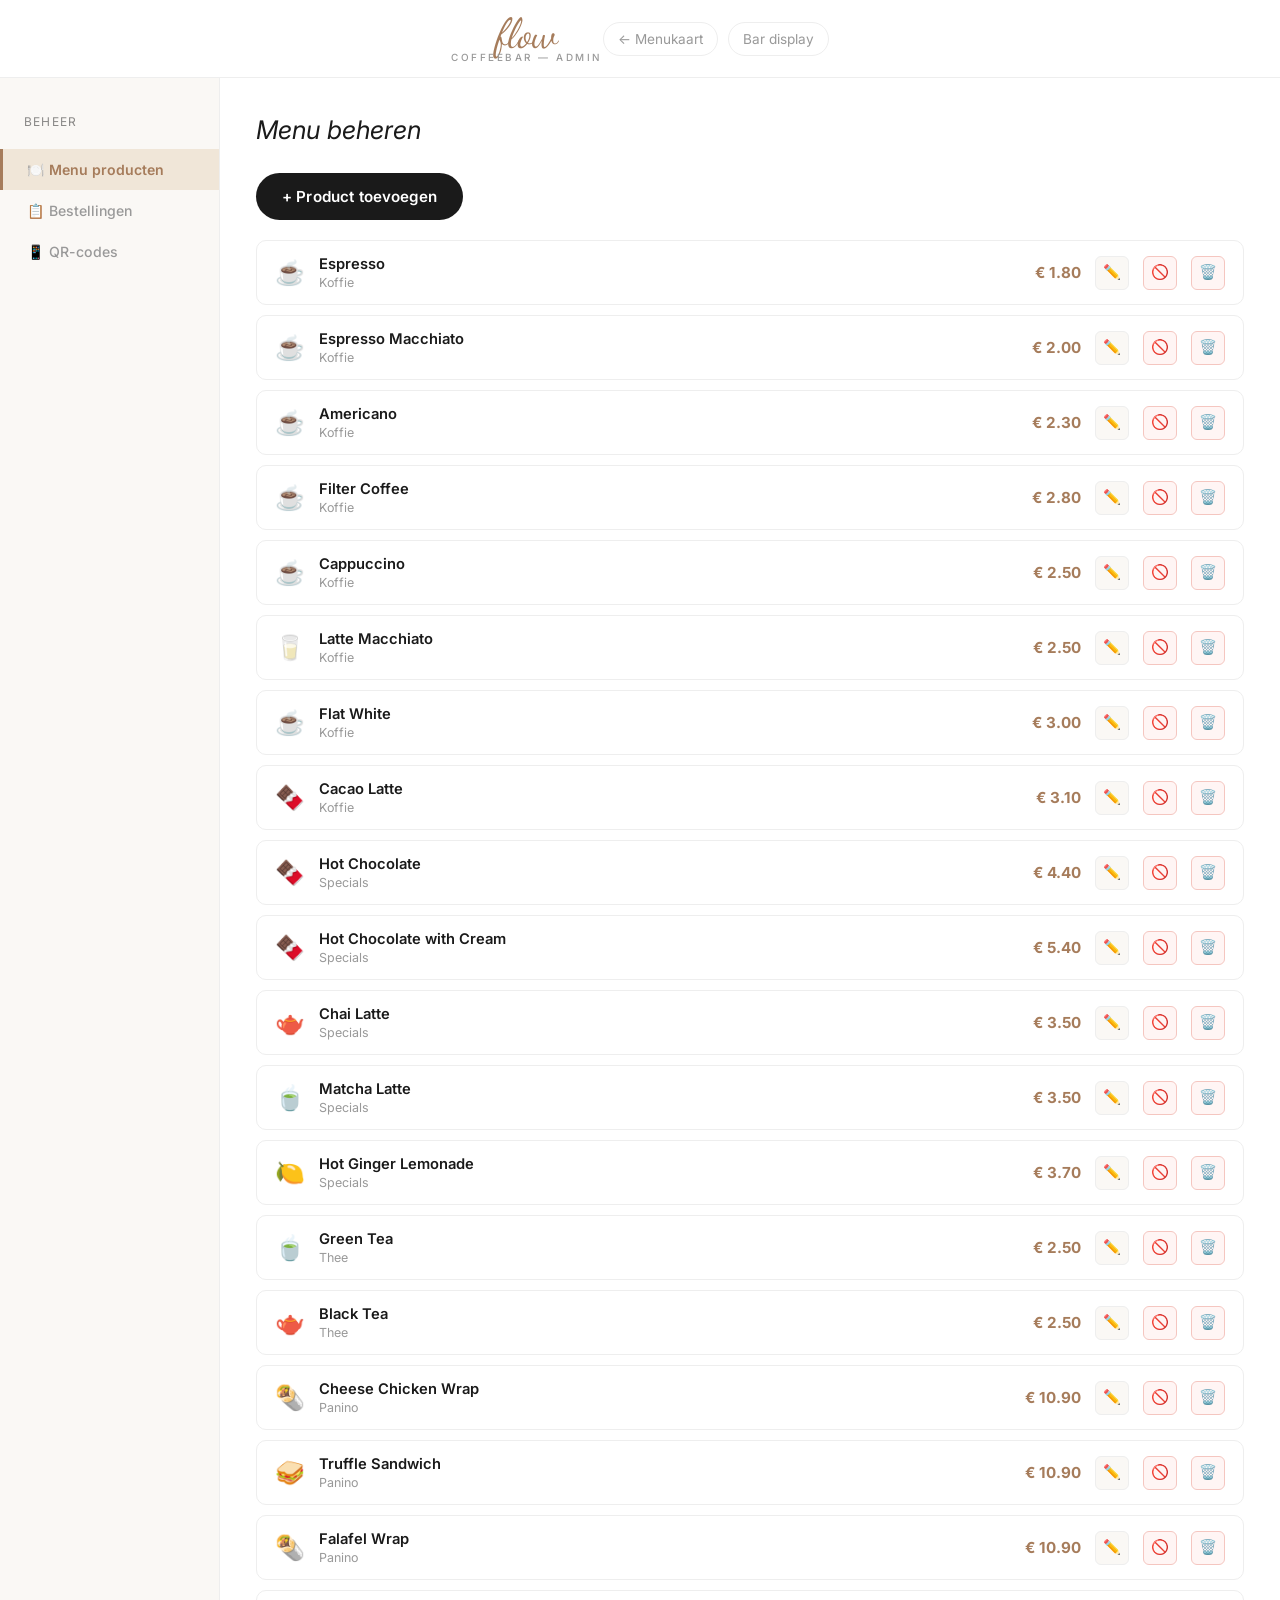
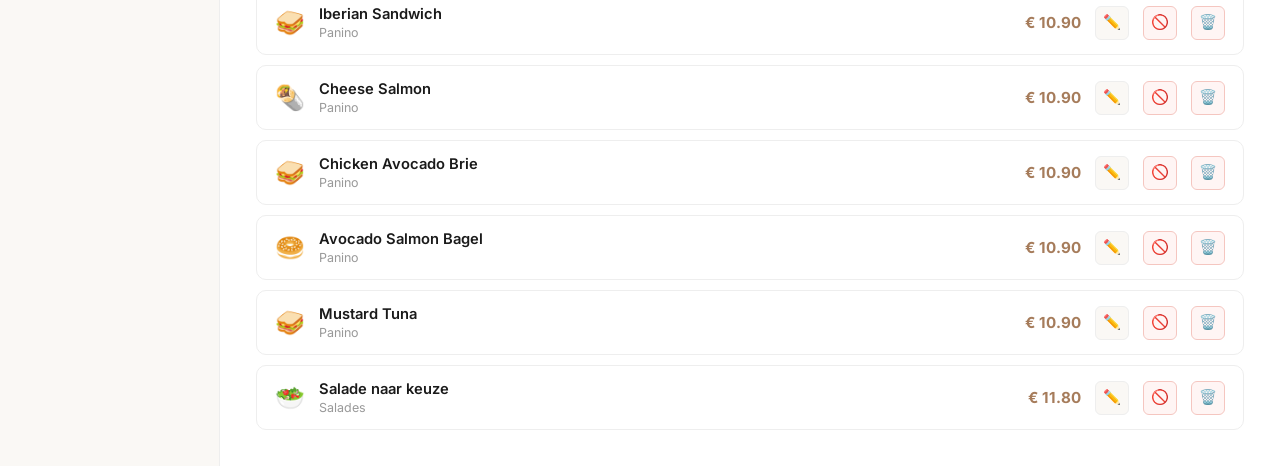
==== admin.html @ 357ab78b "Initial commit — Flow Coffeebar app" ====
<!DOCTYPE html>
<html lang="nl">
<head>
  <meta charset="UTF-8">
  <meta name="viewport" content="width=device-width, initial-scale=1.0">
  <title>Flow Coffeebar — Admin</title>
  <link rel="stylesheet" href="style.css">
</head>
<body>

  <header class="header">
    <div class="header-logo">
      <div>
        <div class="script">flow</div>
        <div class="subtitle">Coffeebar — Admin</div>
      </div>
    </div>
    <div style="display:flex;gap:10px">
      <a href="index.html" style="color:var(--text-light);font-size:0.85rem;text-decoration:none;padding:8px 14px;border-radius:20px;border:1px solid var(--border)">
        ← Menukaart
      </a>
      <a href="kitchen.html" style="color:var(--text-light);font-size:0.85rem;text-decoration:none;padding:8px 14px;border-radius:20px;border:1px solid var(--border)">
        Bar display
      </a>
    </div>
  </header>

  <div class="admin-layout">
    <!-- SIDEBAR -->
    <aside class="admin-sidebar">
      <div style="padding:12px 24px 20px;opacity:0.5;font-size:0.75rem;text-transform:uppercase;letter-spacing:0.1em">Beheer</div>
      <button class="admin-nav-item active" data-section="products">🍽️ Menu producten</button>
      <button class="admin-nav-item" data-section="orders">📋 Bestellingen</button>
      <button class="admin-nav-item" data-section="qr">📱 QR-codes</button>
    </aside>

    <!-- CONTENT -->
    <main class="admin-content" id="admin-main"></main>
  </div>

  <script src="app.js"></script>
</body>
</html>
---- style.css ----
@import url('https://fonts.googleapis.com/css2?family=Dancing+Script:wght@600;700&family=Playfair+Display:ital,wght@0,400;0,600;1,400&family=Inter:wght@300;400;500;600&display=swap');

:root {
  --bg: #ffffff;
  --bg-soft: #faf8f5;
  --bg-card: #ffffff;
  --primary: #a67c5b;
  --primary-dark: #8a6347;
  --accent: #c9a882;
  --accent-light: #f0e6d8;
  --text: #1a1a1a;
  --text-mid: #555555;
  --text-light: #999999;
  --border: #eeeeee;
  --white: #ffffff;
  --success: #5a9068;
  --danger: #c0614a;
  --shadow-sm: 0 1px 4px rgba(0,0,0,0.06);
  --shadow: 0 4px 20px rgba(0,0,0,0.08);
  --shadow-lg: 0 8px 40px rgba(0,0,0,0.12);
  --radius: 20px;
  --radius-sm: 10px;
  --radius-xs: 6px;
}

* { margin: 0; padding: 0; box-sizing: border-box; }

body {
  font-family: 'Inter', sans-serif;
  background: var(--bg);
  color: var(--text);
  min-height: 100vh;
  -webkit-font-smoothing: antialiased;
}

/* ─── TYPOGRAPHY ─── */
h1, h2, h3 { font-family: 'Playfair Display', serif; font-weight: 400; }
.script { font-family: 'Dancing Script', cursive; }

/* ─── HEADER ─── */
.header {
  background: var(--white);
  border-bottom: 1px solid var(--border);
  padding: 0 28px;
  height: 78px;
  display: flex;
  align-items: center;
  justify-content: center;
  position: sticky;
  top: 0;
  z-index: 100;
}

.header-logo {
  display: flex;
  flex-direction: column;
  line-height: 1;
  align-items: center;
  text-align: center;
}

.header-logo .script {
  font-size: 2.6rem;
  color: var(--primary);
  letter-spacing: -0.5px;
}

.header-logo .subtitle {
  font-size: 0.62rem;
  letter-spacing: 0.25em;
  text-transform: uppercase;
  color: var(--text-light);
  font-weight: 500;
  margin-top: -2px;
}

.table-badge {
  background: var(--accent-light);
  color: var(--primary);
  padding: 7px 16px;
  border-radius: 30px;
  font-size: 0.82rem;
  font-weight: 600;
  letter-spacing: 0.02em;
  position: absolute;
  right: 24px;
}

/* ─── NAV TABS ─── */
.nav-tabs {
  display: flex;
  gap: 0;
  padding: 0 20px;
  background: var(--white);
  border-bottom: 1px solid var(--border);
  overflow-x: auto;
  scrollbar-width: none;
  justify-content: center;
}
.nav-tabs::-webkit-scrollbar { display: none; }

.nav-tab {
  padding: 16px 20px;
  border: none;
  background: transparent;
  color: var(--text-light);
  font-family: 'Inter', sans-serif;
  font-size: 0.88rem;
  font-weight: 500;
  cursor: pointer;
  white-space: nowrap;
  transition: all 0.2s;
  border-bottom: 2px solid transparent;
  margin-bottom: -1px;
  letter-spacing: 0.01em;
}

.nav-tab:hover { color: var(--text); }

.nav-tab.active {
  color: var(--primary);
  border-bottom-color: var(--primary);
  font-weight: 600;
}

/* ─── MENU SECTION ─── */
.menu-section {
  padding: 32px 24px 120px;
  max-width: 900px;
  margin: 0 auto;
}

.section-title {
  font-size: 1.6rem;
  color: var(--text);
  margin-bottom: 6px;
  font-style: italic;
}

.section-subtitle {
  font-size: 0.85rem;
  color: var(--text-light);
  margin-bottom: 24px;
}

/* ─── MENU GRID ─── */
.menu-grid {
  display: grid;
  grid-template-columns: repeat(auto-fill, minmax(180px, 1fr));
  gap: 20px;
}

.menu-item {
  background: var(--bg-card);
  border-radius: var(--radius);
  cursor: pointer;
  transition: all 0.25s ease;
  text-align: left;
  position: relative;
  overflow: hidden;
  box-shadow: var(--shadow-sm);
  border: 1px solid var(--border);
}

.menu-item:hover {
  box-shadow: var(--shadow);
  transform: translateY(-3px);
}

.menu-item-img-wrap {
  width: 100%;
  aspect-ratio: 4/3;
  overflow: hidden;
  background: var(--bg-soft);
}

.menu-item-img {
  width: 100%;
  height: 100%;
  object-fit: cover;
  display: block;
  transition: transform 0.4s ease;
}

.menu-item:hover .menu-item-img {
  transform: scale(1.04);
}

.menu-item-emoji-fallback {
  width: 100%;
  aspect-ratio: 4/3;
  display: flex;
  align-items: center;
  justify-content: center;
  font-size: 2.8rem;
  background: var(--accent-light);
}

.menu-item-body {
  padding: 14px 14px 12px;
}

.menu-item-name {
  font-size: 0.92rem;
  font-weight: 600;
  color: var(--text);
  margin-bottom: 3px;
  line-height: 1.3;
}

.menu-item-desc {
  font-size: 0.75rem;
  color: var(--text-light);
  margin-bottom: 10px;
  line-height: 1.4;
}

.menu-item-footer {
  display: flex;
  align-items: center;
  justify-content: space-between;
}

.menu-item-price {
  font-size: 0.95rem;
  font-weight: 700;
  color: var(--primary);
}

.menu-item-add {
  width: 30px;
  height: 30px;
  border-radius: 50%;
  background: var(--primary);
  color: var(--white);
  border: none;
  font-size: 1.2rem;
  cursor: pointer;
  display: flex;
  align-items: center;
  justify-content: center;
  transition: background 0.2s, transform 0.15s;
  flex-shrink: 0;
}

.menu-item-add:hover { background: var(--primary-dark); }
.menu-item-add:active { transform: scale(0.9); }

/* ─── CART FAB ─── */
.cart-fab {
  position: fixed;
  bottom: 24px;
  left: 50%;
  transform: translateX(-50%);
  background: var(--text);
  color: var(--white);
  border: none;
  border-radius: 40px;
  padding: 16px 28px;
  font-size: 0.95rem;
  font-weight: 600;
  cursor: pointer;
  box-shadow: var(--shadow-lg);
  display: flex;
  align-items: center;
  gap: 12px;
  transition: all 0.25s ease;
  font-family: 'Inter', sans-serif;
  z-index: 200;
  min-width: 220px;
  justify-content: space-between;
  letter-spacing: 0.01em;
}

.cart-fab:hover { background: #2d2d2d; box-shadow: var(--shadow-lg); }
.cart-fab.hidden { display: none; }

.cart-fab-left { display: flex; align-items: center; gap: 10px; }

.cart-count {
  background: var(--primary);
  color: var(--white);
  border-radius: 12px;
  padding: 2px 9px;
  font-size: 0.82rem;
  font-weight: 700;
}

#cart-total-fab {
  font-weight: 700;
  color: var(--accent);
}

/* ─── MODAL ─── */
.modal-overlay {
  position: fixed;
  inset: 0;
  background: rgba(0,0,0,0.35);
  backdrop-filter: blur(6px);
  z-index: 300;
  display: flex;
  align-items: flex-end;
  justify-content: center;
  opacity: 0;
  pointer-events: none;
  transition: opacity 0.3s;
}

.modal-overlay.open {
  opacity: 1;
  pointer-events: all;
}

.modal {
  background: var(--white);
  border-radius: 28px 28px 0 0;
  width: 100%;
  max-width: 560px;
  max-height: 85vh;
  overflow-y: auto;
  padding: 28px 24px 32px;
  transform: translateY(100%);
  transition: transform 0.35s cubic-bezier(0.32, 0.72, 0, 1);
}

.modal-overlay.open .modal { transform: translateY(0); }

/* drag handle */
.modal::before {
  content: '';
  display: block;
  width: 40px;
  height: 4px;
  background: var(--border);
  border-radius: 2px;
  margin: 0 auto 24px;
}

.modal-header {
  display: flex;
  align-items: center;
  justify-content: space-between;
  margin-bottom: 20px;
}

.modal-title {
  font-size: 1.4rem;
  font-style: italic;
}

.modal-close {
  width: 34px;
  height: 34px;
  border-radius: 50%;
  border: none;
  background: var(--bg-soft);
  color: var(--text-mid);
  font-size: 1rem;
  cursor: pointer;
  display: flex;
  align-items: center;
  justify-content: center;
  transition: background 0.2s;
}
.modal-close:hover { background: var(--border); }

/* ─── CART ITEMS ─── */
.cart-item {
  display: flex;
  align-items: center;
  gap: 14px;
  padding: 14px 0;
  border-bottom: 1px solid var(--border);
}

.cart-item-thumb {
  width: 52px;
  height: 52px;
  border-radius: 12px;
  object-fit: cover;
  background: var(--accent-light);
  flex-shrink: 0;
  display: flex;
  align-items: center;
  justify-content: center;
  font-size: 1.5rem;
  overflow: hidden;
}

.cart-item-thumb img {
  width: 100%;
  height: 100%;
  object-fit: cover;
}

.cart-item-info { flex: 1; }

.cart-item-name {
  font-weight: 600;
  font-size: 0.92rem;
  color: var(--text);
}

.cart-item-price {
  color: var(--text-light);
  font-size: 0.82rem;
  margin-top: 2px;
}

.qty-control {
  display: flex;
  align-items: center;
  gap: 10px;
  background: var(--bg-soft);
  border-radius: 30px;
  padding: 4px 6px;
}

.qty-btn {
  width: 30px;
  height: 30px;
  border-radius: 50%;
  border: none;
  background: var(--white);
  color: var(--text);
  font-size: 1.1rem;
  cursor: pointer;
  display: flex;
  align-items: center;
  justify-content: center;
  box-shadow: var(--shadow-sm);
  transition: background 0.15s;
}
.qty-btn:hover { background: var(--accent-light); }

.qty-num {
  font-weight: 700;
  min-width: 18px;
  text-align: center;
  font-size: 0.95rem;
}

/* ─── ORDER NOTE ─── */
.order-note { margin-top: 20px; }

.order-note label {
  display: block;
  font-size: 0.82rem;
  font-weight: 600;
  color: var(--text-mid);
  margin-bottom: 8px;
  text-transform: uppercase;
  letter-spacing: 0.06em;
}

.order-note textarea {
  width: 100%;
  border: 1.5px solid var(--border);
  border-radius: var(--radius-sm);
  padding: 12px 14px;
  font-family: 'Inter', sans-serif;
  font-size: 0.9rem;
  color: var(--text);
  background: var(--bg-soft);
  resize: none;
  outline: none;
  transition: border-color 0.2s;
}
.order-note textarea:focus { border-color: var(--primary); }

/* ─── BUTTONS ─── */
.btn {
  padding: 14px 26px;
  border-radius: 40px;
  border: none;
  font-family: 'Inter', sans-serif;
  font-size: 0.95rem;
  font-weight: 600;
  cursor: pointer;
  transition: all 0.2s;
  display: inline-flex;
  align-items: center;
  gap: 8px;
  letter-spacing: 0.01em;
}

.btn-primary { background: var(--text); color: var(--white); }
.btn-primary:hover { background: #2d2d2d; }
.btn-outline { background: transparent; color: var(--primary); border: 2px solid var(--primary); }
.btn-outline:hover { background: var(--accent-light); }
.btn-full { width: 100%; justify-content: center; }

.cart-total {
  display: flex;
  justify-content: space-between;
  align-items: center;
  padding: 18px 0 14px;
  font-weight: 700;
  font-size: 1.05rem;
}

.cart-total span:last-child { color: var(--primary); }

/* ─── SUCCESS STATE ─── */
.order-success { text-align: center; padding: 48px 20px; }
.order-success .big-emoji { font-size: 4rem; margin-bottom: 20px; display: block; }
.order-success h2 { margin-bottom: 10px; font-size: 1.6rem; font-style: italic; }
.order-success p { color: var(--text-light); font-size: 0.95rem; }

/* ─── KITCHEN DISPLAY ─── */
.kitchen-header {
  background: var(--text);
  color: var(--white);
  padding: 20px 28px;
  display: flex;
  align-items: center;
  justify-content: space-between;
}

.kitchen-header .script { font-size: 1.8rem; color: var(--accent); }

.kitchen-grid {
  display: grid;
  grid-template-columns: repeat(auto-fill, minmax(290px, 1fr));
  gap: 20px;
  padding: 28px;
}

.order-card {
  background: var(--white);
  border: 1.5px solid var(--border);
  border-radius: var(--radius);
  padding: 22px;
  box-shadow: var(--shadow-sm);
}

.order-card.new {
  border-color: var(--primary);
  box-shadow: 0 0 0 4px rgba(166, 124, 91, 0.15);
  animation: pulse 2s infinite;
}

.order-card.ready { border-color: var(--success); opacity: 0.65; }

@keyframes pulse {
  0%, 100% { box-shadow: 0 0 0 4px rgba(166, 124, 91, 0.15); }
  50% { box-shadow: 0 0 0 8px rgba(166, 124, 91, 0.06); }
}

.order-card-header {
  display: flex;
  justify-content: space-between;
  align-items: center;
  margin-bottom: 14px;
}

.order-table { font-size: 1.15rem; font-weight: 700; }
.order-time { font-size: 0.78rem; color: var(--text-light); }

.order-items-list { list-style: none; margin-bottom: 12px; }
.order-items-list li {
  display: flex;
  justify-content: space-between;
  padding: 5px 0;
  font-size: 0.9rem;
  border-bottom: 1px solid var(--border);
  color: var(--text-mid);
}

.order-note-text {
  font-size: 0.82rem;
  color: var(--text-light);
  font-style: italic;
  margin-bottom: 14px;
  padding: 8px 10px;
  background: var(--bg-soft);
  border-radius: var(--radius-xs);
}

.status-badge {
  display: inline-block;
  padding: 4px 12px;
  border-radius: 20px;
  font-size: 0.78rem;
  font-weight: 600;
  letter-spacing: 0.02em;
}

.status-new { background: #f5e8dc; color: #a67c5b; }
.status-making { background: #fff8e1; color: #8a6e00; }
.status-ready { background: #e8f5ec; color: #5a9068; }

.order-actions { display: flex; gap: 8px; margin-top: 14px; flex-wrap: wrap; }

.btn-sm { padding: 8px 16px; font-size: 0.82rem; border-radius: 20px; }
.btn-success { background: var(--success); color: var(--white); border: none; }
.btn-warning { background: #f5c842; color: #3d2b1f; border: none; }

.empty-state { text-align: center; padding: 80px 20px; color: var(--text-light); }
.empty-state .big-emoji { font-size: 3.5rem; margin-bottom: 16px; display: block; }
.empty-state p { font-size: 1rem; }

/* ─── ADMIN ─── */
.admin-layout {
  display: grid;
  grid-template-columns: 220px 1fr;
  min-height: calc(100vh - 68px);
}

.admin-sidebar {
  background: var(--bg-soft);
  border-right: 1px solid var(--border);
  padding: 24px 0;
}

.admin-nav-item {
  display: block;
  padding: 12px 24px;
  color: var(--text-light);
  cursor: pointer;
  font-size: 0.88rem;
  font-weight: 500;
  transition: all 0.2s;
  border: none;
  background: none;
  width: 100%;
  text-align: left;
  font-family: 'Inter', sans-serif;
  border-left: 3px solid transparent;
}

.admin-nav-item:hover { color: var(--text); background: var(--border); }
.admin-nav-item.active { color: var(--primary); border-left-color: var(--primary); background: var(--accent-light); font-weight: 600; }

.admin-content { padding: 36px; overflow-y: auto; }
.admin-section-title { font-size: 1.6rem; margin-bottom: 28px; font-style: italic; }

.product-list { display: flex; flex-direction: column; gap: 10px; }

.product-row {
  background: var(--white);
  border: 1px solid var(--border);
  border-radius: var(--radius-sm);
  padding: 14px 18px;
  display: flex;
  align-items: center;
  gap: 14px;
  transition: box-shadow 0.2s;
}
.product-row:hover { box-shadow: var(--shadow-sm); }

.product-row-emoji { font-size: 1.5rem; flex-shrink: 0; }
.product-row-info { flex: 1; min-width: 0; }
.product-row-name { font-weight: 600; font-size: 0.92rem; white-space: nowrap; overflow: hidden; text-overflow: ellipsis; }
.product-row-cat { font-size: 0.78rem; color: var(--text-light); margin-top: 2px; }
.product-row-price { font-weight: 700; color: var(--primary); font-size: 0.95rem; flex-shrink: 0; }

.btn-icon {
  width: 34px;
  height: 34px;
  border-radius: var(--radius-xs);
  border: 1px solid var(--border);
  background: var(--bg-soft);
  cursor: pointer;
  display: flex;
  align-items: center;
  justify-content: center;
  font-size: 0.9rem;
  transition: all 0.2s;
  flex-shrink: 0;
}
.btn-icon:hover { background: var(--border); }
.btn-icon.danger { color: var(--danger); border-color: #f5c6c0; background: #fff5f4; }
.btn-icon.danger:hover { background: #ffe8e5; }

/* ─── FORM ─── */
.form-card {
  background: var(--white);
  border: 1px solid var(--border);
  border-radius: var(--radius);
  padding: 28px 28px 24px;
  max-width: 480px;
  box-shadow: var(--shadow-sm);
}

.form-group { margin-bottom: 18px; }

.form-group label {
  display: block;
  font-size: 0.78rem;
  font-weight: 600;
  color: var(--text-mid);
  margin-bottom: 7px;
  text-transform: uppercase;
  letter-spacing: 0.06em;
}

.form-group input,
.form-group select,
.form-group textarea {
  width: 100%;
  border: 1.5px solid var(--border);
  border-radius: var(--radius-sm);
  padding: 11px 14px;
  font-family: 'Inter', sans-serif;
  font-size: 0.92rem;
  color: var(--text);
  background: var(--bg-soft);
  outline: none;
  transition: border-color 0.2s, background 0.2s;
}

.form-group input:focus,
.form-group select:focus,
.form-group textarea:focus {
  border-color: var(--primary);
  background: var(--white);
}

.form-row { display: grid; grid-template-columns: 1fr 1fr; gap: 16px; }

/* ─── LIVE INDICATOR ─── */
.live-dot {
  width: 8px;
  height: 8px;
  border-radius: 50%;
  background: var(--success);
  display: inline-block;
  animation: blink 1.5s infinite;
}

@keyframes blink {
  0%, 100% { opacity: 1; }
  50% { opacity: 0.3; }
}

/* ─── RESPONSIVE ─── */
@media (max-width: 640px) {
  .header { padding: 0 16px; height: 60px; }
  .header-logo .script { font-size: 1.7rem; }

  .nav-tabs { padding: 0 12px; }
  .nav-tab { padding: 14px 14px; font-size: 0.83rem; }

  .menu-section { padding: 20px 16px 120px; }
  .menu-grid { grid-template-columns: repeat(2, 1fr); gap: 14px; }

  .cart-fab {
    bottom: 16px;
    left: 16px;
    right: 16px;
    transform: none;
    min-width: unset;
    width: calc(100% - 32px);
    border-radius: 18px;
    padding: 16px 20px;
  }

  .modal { max-height: 92vh; padding: 0 20px 32px; border-radius: 24px 24px 0 0; }
  .modal::before { margin: 16px auto 20px; }

  .qty-btn { width: 34px; height: 34px; }

  .admin-layout { grid-template-columns: 1fr; }
  .admin-sidebar {
    display: flex;
    overflow-x: auto;
    padding: 0;
    border-right: none;
    border-bottom: 1px solid var(--border);
    scrollbar-width: none;
  }
  .admin-sidebar::-webkit-scrollbar { display: none; }
  .admin-nav-item { white-space: nowrap; padding: 14px 18px; border-left: none; border-bottom: 3px solid transparent; }
  .admin-nav-item.active { border-left: none; border-bottom-color: var(--primary); }
  .admin-content { padding: 20px 16px; }
  .form-row { grid-template-columns: 1fr; }
  .form-card { padding: 20px 16px; max-width: 100%; }
  .product-row { flex-wrap: wrap; padding: 12px 14px; }

  .kitchen-grid { grid-template-columns: 1fr; padding: 16px; gap: 14px; }
}

@media (hover: none) {
  .menu-item:hover { transform: none; box-shadow: var(--shadow-sm); }
  .menu-item:hover .menu-item-img { transform: none; }
  .cart-fab:hover { background: var(--text); }
}
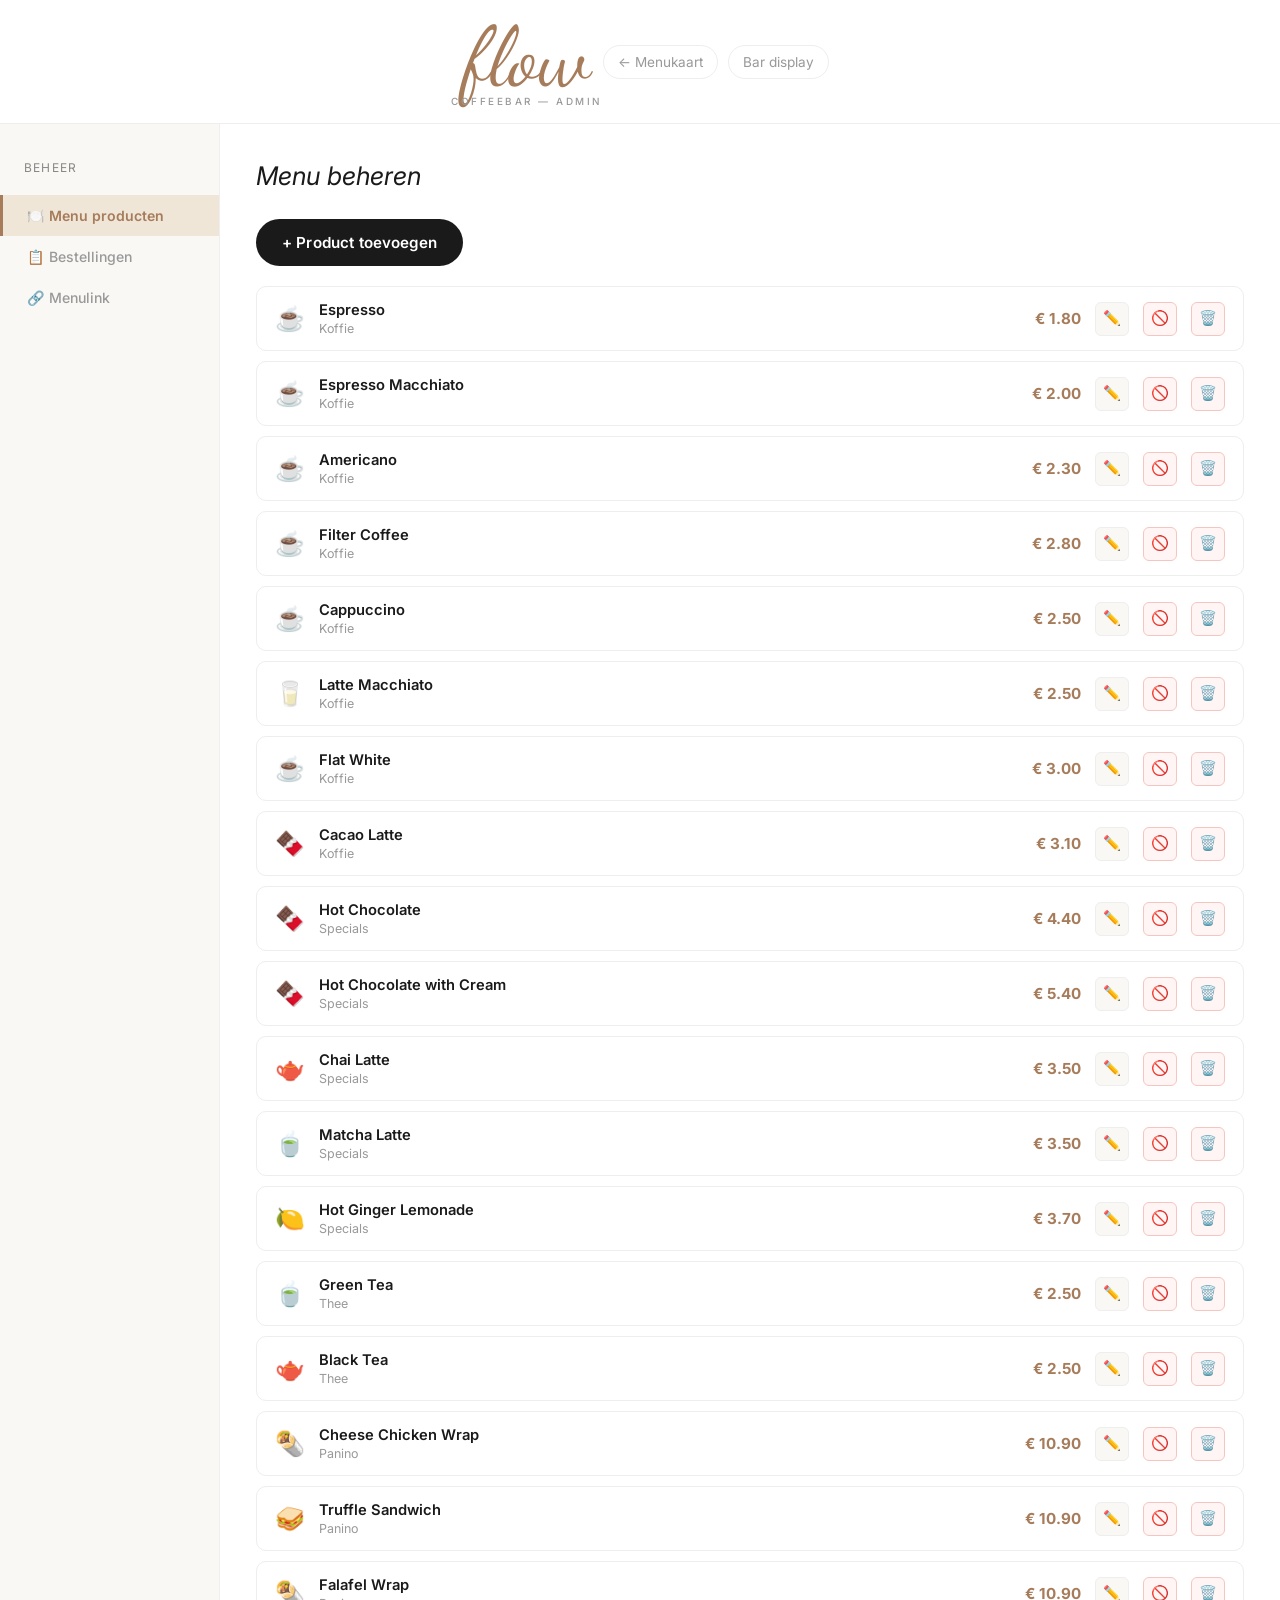
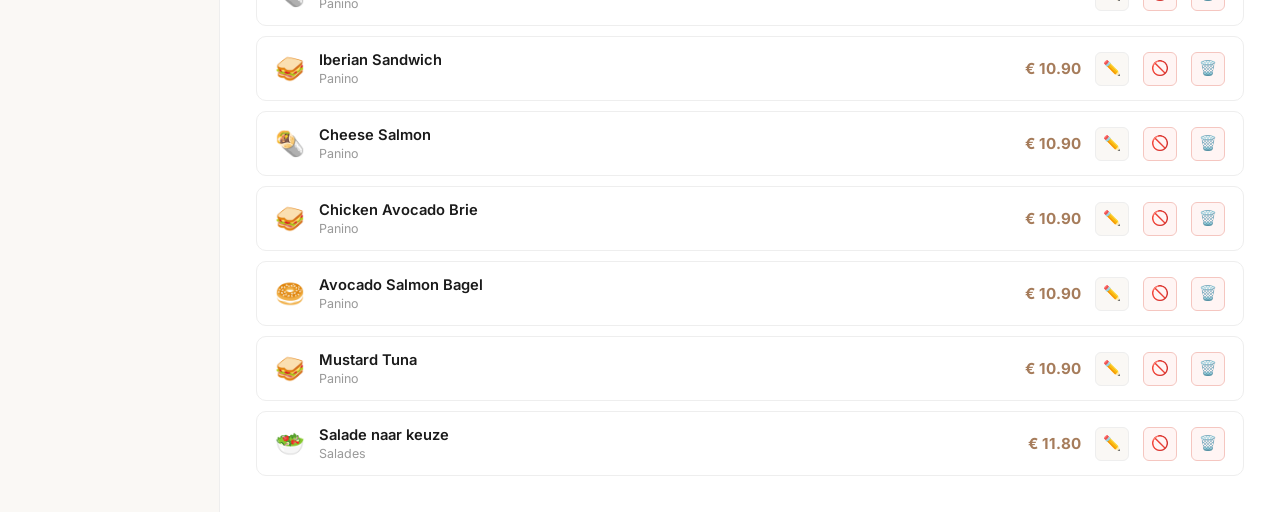
==== commit a5cb3c02: "Verwijder tafel-logica volledig" ====
--- a/admin.html
+++ b/admin.html
@@ -31,7 +31,7 @@
       <div style="padding:12px 24px 20px;opacity:0.5;font-size:0.75rem;text-transform:uppercase;letter-spacing:0.1em">Beheer</div>
       <button class="admin-nav-item active" data-section="products">🍽️ Menu producten</button>
       <button class="admin-nav-item" data-section="orders">📋 Bestellingen</button>
-      <button class="admin-nav-item" data-section="qr">📱 QR-codes</button>
+      <button class="admin-nav-item" data-section="qr">🔗 Menulink</button>
     </aside>
 
     <!-- CONTENT -->
--- a/style.css
+++ b/style.css
@@ -41,8 +41,8 @@
 .header {
   background: var(--white);
   border-bottom: 1px solid var(--border);
-  padding: 0 28px;
-  height: 78px;
+  padding: 16px 28px;
+  height: auto;
   display: flex;
   align-items: center;
   justify-content: center;
@@ -60,7 +60,7 @@
 }
 
 .header-logo .script {
-  font-size: 2.6rem;
+  font-size: 5.2rem;
   color: var(--primary);
   letter-spacing: -0.5px;
 }
@@ -120,6 +120,35 @@
 .nav-tab.active {
   color: var(--primary);
   border-bottom-color: var(--primary);
+  font-weight: 600;
+}
+
+/* ─── HERO TEXT ─── */
+.hero-text {
+  text-align: center;
+  padding: 28px 24px 8px;
+  max-width: 600px;
+  margin: 0 auto;
+  width: 100%;
+}
+
+.hero-quote {
+  font-family: 'Playfair Display', serif;
+  font-style: italic;
+  font-size: 1rem;
+  color: var(--text-mid);
+  line-height: 1.7;
+  margin-bottom: 10px;
+}
+
+.hero-sub {
+  font-size: 0.88rem;
+  color: var(--text-light);
+  line-height: 1.5;
+}
+
+.hero-sub strong {
+  color: var(--primary);
   font-weight: 600;
 }
 
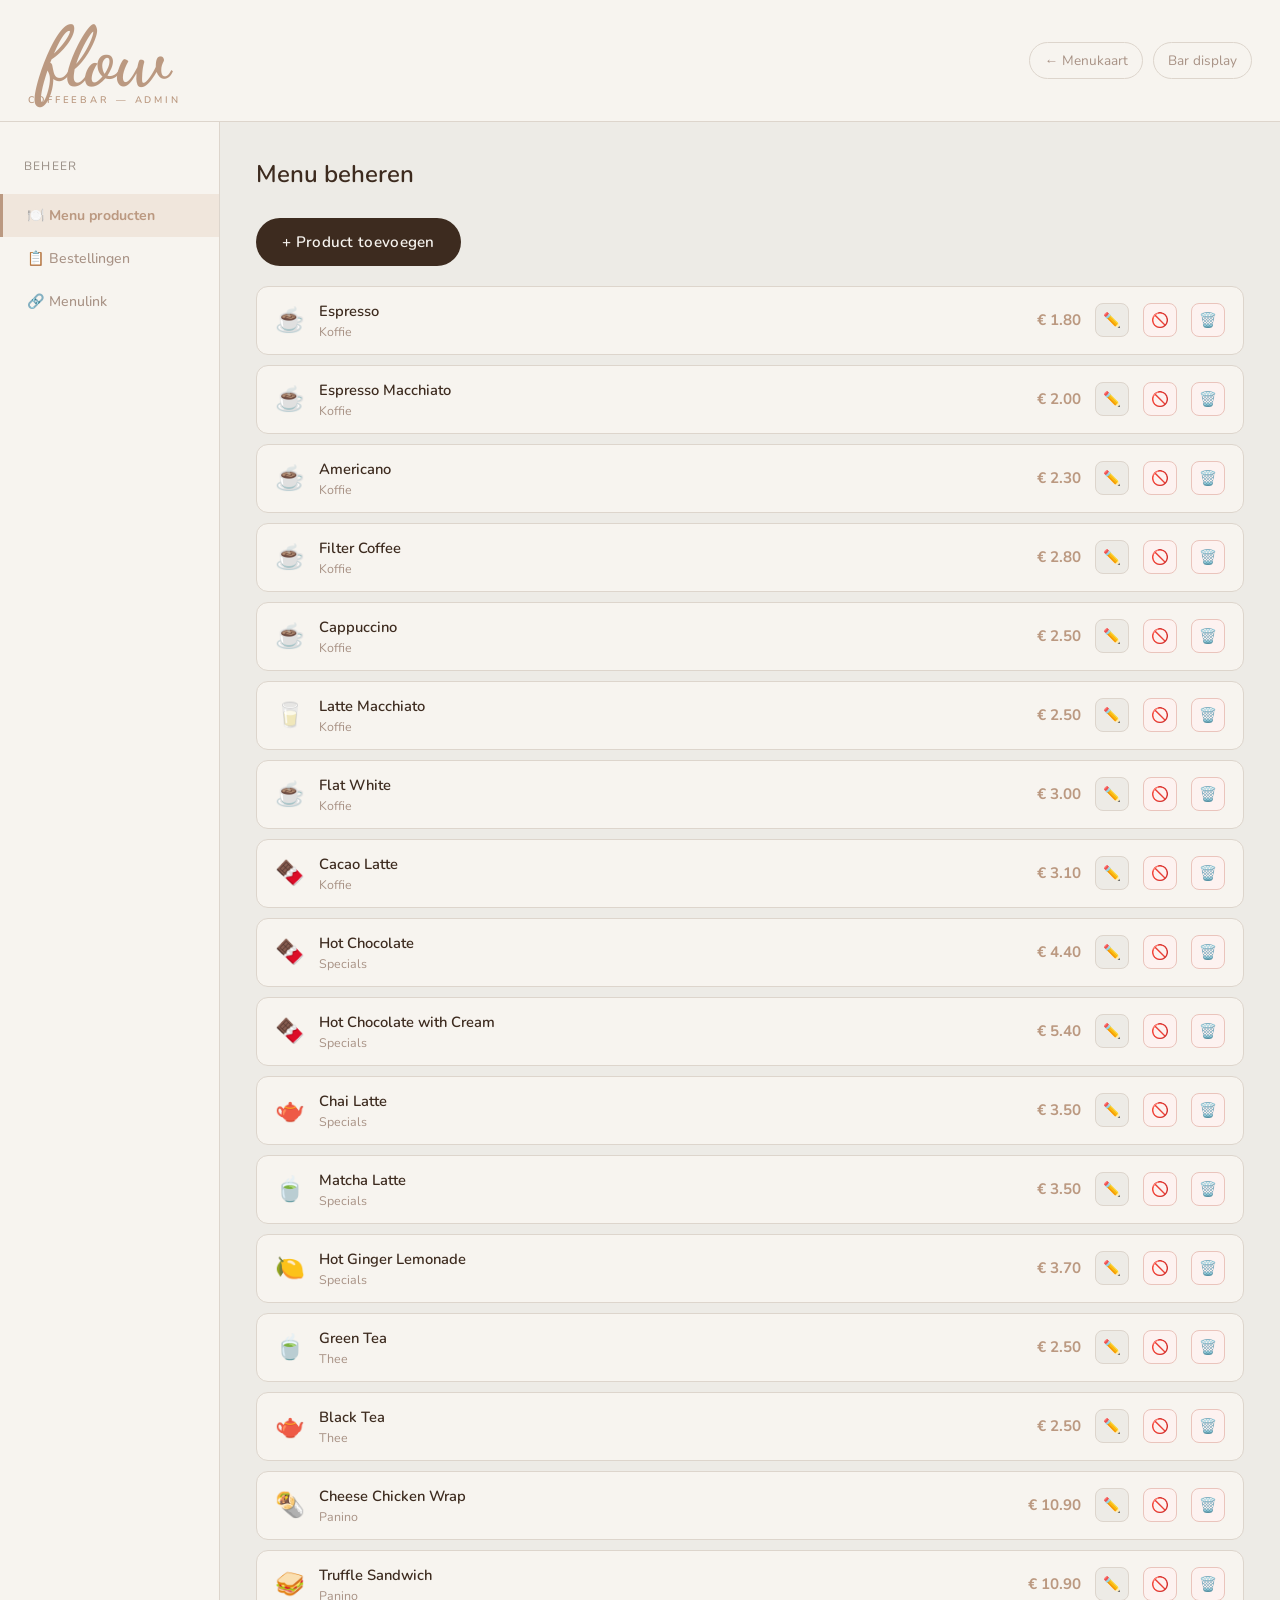
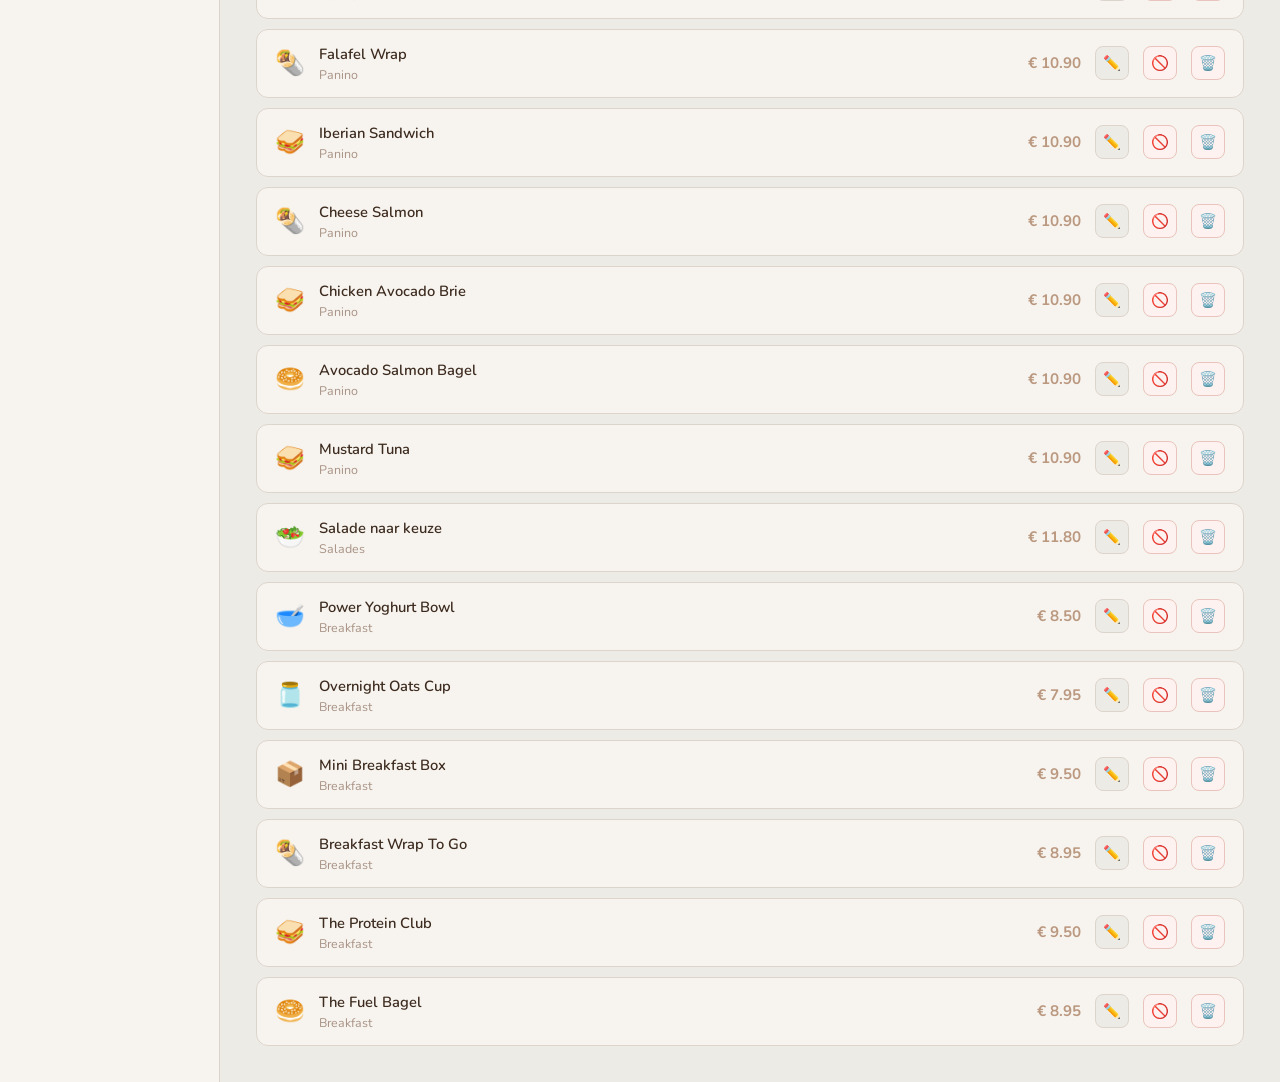
==== commit b01482f4: "Apply Flow Coffeebar brand identity to UI - Restyle with official color palette: Almond bg, BB9981 c" ====
--- a/admin.html
+++ b/admin.html
@@ -38,6 +38,6 @@
     <main class="admin-content" id="admin-main"></main>
   </div>
 
-  <script src="app.js"></script>
+  <script src="app2.js"></script>
 </body>
 </html>
--- a/style.css
+++ b/style.css
@@ -1,32 +1,38 @@
-@import url('https://fonts.googleapis.com/css2?family=Dancing+Script:wght@600;700&family=Playfair+Display:ital,wght@0,400;0,600;1,400&family=Inter:wght@300;400;500;600&display=swap');
+@import url('https://fonts.googleapis.com/css2?family=Dancing+Script:wght@600;700&family=Garet:wght@400;500;600;700&family=Nunito:wght@300;400;500;600;700&display=swap');
 
 :root {
-  --bg: #ffffff;
-  --bg-soft: #faf8f5;
-  --bg-card: #ffffff;
-  --primary: #a67c5b;
-  --primary-dark: #8a6347;
-  --accent: #c9a882;
-  --accent-light: #f0e6d8;
-  --text: #1a1a1a;
-  --text-mid: #555555;
-  --text-light: #999999;
-  --border: #eeeeee;
-  --white: #ffffff;
-  --success: #5a9068;
-  --danger: #c0614a;
-  --shadow-sm: 0 1px 4px rgba(0,0,0,0.06);
-  --shadow: 0 4px 20px rgba(0,0,0,0.08);
-  --shadow-lg: 0 8px 40px rgba(0,0,0,0.12);
-  --radius: 20px;
-  --radius-sm: 10px;
-  --radius-xs: 6px;
+  /* Kleuren */
+  --bg:           #EDEBE6;
+  --bg-soft:      #F7F4EF;
+  --bg-card:      #FAF8F5;
+  --primary:      #BB9981;
+  --primary-dark: #9E7E64;
+  --accent:       #B8973E;
+  --accent-light: #F0E6DC;
+  --taupe:        #C4A8A0;
+  --text:         #3D2B1F;
+  --text-mid:     #7A6558;
+  --text-light:   #A89285;
+  --border:       #DDD5CC;
+  --white:        #FAF8F5;
+  --success:      #6A9070;
+  --danger:       #B85C4A;
+
+  /* Shadows (warm) */
+  --shadow-sm: 0 1px 4px rgba(61,43,31,0.07);
+  --shadow:    0 4px 20px rgba(61,43,31,0.10);
+  --shadow-lg: 0 8px 40px rgba(61,43,31,0.14);
+
+  /* Radius */
+  --radius:    20px;
+  --radius-sm: 12px;
+  --radius-xs: 8px;
 }
 
 * { margin: 0; padding: 0; box-sizing: border-box; }
 
 body {
-  font-family: 'Inter', sans-serif;
+  font-family: 'Garet', 'Nunito', sans-serif;
   background: var(--bg);
   color: var(--text);
   min-height: 100vh;
@@ -34,29 +40,40 @@
 }
 
 /* ─── TYPOGRAPHY ─── */
-h1, h2, h3 { font-family: 'Playfair Display', serif; font-weight: 400; }
-.script { font-family: 'Dancing Script', cursive; }
+h1, h2, h3 {
+  font-family: 'Garet', 'Nunito', sans-serif;
+  font-weight: 600;
+  letter-spacing: 0.01em;
+}
+
+.script {
+  font-family: 'Dancing Script', cursive;
+  font-weight: 700;
+}
 
 /* ─── HEADER ─── */
 .header {
-  background: var(--white);
+  background: var(--bg-soft);
   border-bottom: 1px solid var(--border);
   padding: 16px 28px;
   height: auto;
   display: flex;
   align-items: center;
-  justify-content: center;
+  justify-content: space-between;
   position: sticky;
   top: 0;
   z-index: 100;
 }
 
+.header-spacer { flex: 1; }
+
 .header-logo {
   display: flex;
   flex-direction: column;
   line-height: 1;
   align-items: center;
   text-align: center;
+  flex: 0 0 auto;
 }
 
 .header-logo .script {
@@ -66,24 +83,13 @@
 }
 
 .header-logo .subtitle {
-  font-size: 0.62rem;
-  letter-spacing: 0.25em;
+  font-size: 0.60rem;
+  letter-spacing: 0.30em;
   text-transform: uppercase;
-  color: var(--text-light);
-  font-weight: 500;
-  margin-top: -2px;
-}
-
-.table-badge {
-  background: var(--accent-light);
   color: var(--primary);
-  padding: 7px 16px;
-  border-radius: 30px;
-  font-size: 0.82rem;
   font-weight: 600;
-  letter-spacing: 0.02em;
-  position: absolute;
-  right: 24px;
+  font-family: 'Garet', 'Nunito', sans-serif;
+  margin-top: -4px;
 }
 
 /* ─── NAV TABS ─── */
@@ -91,7 +97,7 @@
   display: flex;
   gap: 0;
   padding: 0 20px;
-  background: var(--white);
+  background: var(--bg-soft);
   border-bottom: 1px solid var(--border);
   overflow-x: auto;
   scrollbar-width: none;
@@ -104,15 +110,15 @@
   border: none;
   background: transparent;
   color: var(--text-light);
-  font-family: 'Inter', sans-serif;
-  font-size: 0.88rem;
+  font-family: 'Garet', 'Nunito', sans-serif;
+  font-size: 0.92rem;
   font-weight: 500;
   cursor: pointer;
   white-space: nowrap;
   transition: all 0.2s;
   border-bottom: 2px solid transparent;
   margin-bottom: -1px;
-  letter-spacing: 0.01em;
+  letter-spacing: 0.02em;
 }
 
 .nav-tab:hover { color: var(--text); }
@@ -120,50 +126,64 @@
 .nav-tab.active {
   color: var(--primary);
   border-bottom-color: var(--primary);
-  font-weight: 600;
-}
-
-/* ─── HERO TEXT ─── */
-.hero-text {
+  font-weight: 700;
+}
+
+/* ─── HERO QUOTE ─── */
+.hero-quote-wrap {
   text-align: center;
-  padding: 28px 24px 8px;
-  max-width: 600px;
+  padding: 16px 28px 20px;
+  border-bottom: 1px solid var(--border);
+  background: var(--bg-soft);
+  width: 100%;
+}
+
+.hero-quote {
+  font-family: 'Dancing Script', cursive;
+  font-size: 1.15rem;
+  color: var(--primary);
+  line-height: 1.7;
+  max-width: 560px;
   margin: 0 auto;
-  width: 100%;
-}
-
-.hero-quote {
-  font-family: 'Playfair Display', serif;
-  font-style: italic;
-  font-size: 1rem;
+  text-align: center;
+  display: block;
+}
+
+.footer-text {
+  text-align: center;
+  padding: 32px 24px 100px;
+  width: 100%;
+}
+
+.hero-sub {
+  font-family: 'Dancing Script', cursive;
+  font-size: 1.3rem;
   color: var(--text-mid);
-  line-height: 1.7;
-  margin-bottom: 10px;
-}
-
-.hero-sub {
-  font-size: 0.88rem;
-  color: var(--text-light);
-  line-height: 1.5;
+  line-height: 1.6;
+  text-align: center;
+  display: block;
+  max-width: 560px;
+  margin: 0 auto;
 }
 
 .hero-sub strong {
   color: var(--primary);
-  font-weight: 600;
+  font-weight: 700;
 }
 
 /* ─── MENU SECTION ─── */
 .menu-section {
-  padding: 32px 24px 120px;
+  padding: 32px 24px;
   max-width: 900px;
   margin: 0 auto;
+  width: 100%;
 }
 
 .section-title {
-  font-size: 1.6rem;
+  font-size: 1.5rem;
   color: var(--text);
   margin-bottom: 6px;
-  font-style: italic;
+  font-weight: 600;
 }
 
 .section-subtitle {
@@ -200,7 +220,7 @@
   width: 100%;
   aspect-ratio: 4/3;
   overflow: hidden;
-  background: var(--bg-soft);
+  background: var(--accent-light);
 }
 
 .menu-item-img {
@@ -211,9 +231,7 @@
   transition: transform 0.4s ease;
 }
 
-.menu-item:hover .menu-item-img {
-  transform: scale(1.04);
-}
+.menu-item:hover .menu-item-img { transform: scale(1.04); }
 
 .menu-item-emoji-fallback {
   width: 100%;
@@ -225,9 +243,7 @@
   background: var(--accent-light);
 }
 
-.menu-item-body {
-  padding: 14px 14px 12px;
-}
+.menu-item-body { padding: 14px 14px 12px; }
 
 .menu-item-name {
   font-size: 0.92rem;
@@ -282,7 +298,7 @@
   left: 50%;
   transform: translateX(-50%);
   background: var(--text);
-  color: var(--white);
+  color: var(--bg-soft);
   border: none;
   border-radius: 40px;
   padding: 16px 28px;
@@ -294,14 +310,14 @@
   align-items: center;
   gap: 12px;
   transition: all 0.25s ease;
-  font-family: 'Inter', sans-serif;
+  font-family: 'Garet', 'Nunito', sans-serif;
   z-index: 200;
   min-width: 220px;
   justify-content: space-between;
-  letter-spacing: 0.01em;
-}
-
-.cart-fab:hover { background: #2d2d2d; box-shadow: var(--shadow-lg); }
+  letter-spacing: 0.02em;
+}
+
+.cart-fab:hover { background: #2a1e16; }
 .cart-fab.hidden { display: none; }
 
 .cart-fab-left { display: flex; align-items: center; gap: 10px; }
@@ -317,14 +333,14 @@
 
 #cart-total-fab {
   font-weight: 700;
-  color: var(--accent);
+  color: var(--accent-light);
 }
 
 /* ─── MODAL ─── */
 .modal-overlay {
   position: fixed;
   inset: 0;
-  background: rgba(0,0,0,0.35);
+  background: rgba(61,43,31,0.40);
   backdrop-filter: blur(6px);
   z-index: 300;
   display: flex;
@@ -341,7 +357,7 @@
 }
 
 .modal {
-  background: var(--white);
+  background: var(--bg-soft);
   border-radius: 28px 28px 0 0;
   width: 100%;
   max-width: 560px;
@@ -354,7 +370,6 @@
 
 .modal-overlay.open .modal { transform: translateY(0); }
 
-/* drag handle */
 .modal::before {
   content: '';
   display: block;
@@ -373,8 +388,9 @@
 }
 
 .modal-title {
-  font-size: 1.4rem;
-  font-style: italic;
+  font-size: 1.3rem;
+  font-weight: 600;
+  color: var(--text);
 }
 
 .modal-close {
@@ -382,7 +398,7 @@
   height: 34px;
   border-radius: 50%;
   border: none;
-  background: var(--bg-soft);
+  background: var(--bg);
   color: var(--text-mid);
   font-size: 1rem;
   cursor: pointer;
@@ -416,11 +432,7 @@
   overflow: hidden;
 }
 
-.cart-item-thumb img {
-  width: 100%;
-  height: 100%;
-  object-fit: cover;
-}
+.cart-item-thumb img { width: 100%; height: 100%; object-fit: cover; }
 
 .cart-item-info { flex: 1; }
 
@@ -440,7 +452,7 @@
   display: flex;
   align-items: center;
   gap: 10px;
-  background: var(--bg-soft);
+  background: var(--bg);
   border-radius: 30px;
   padding: 4px 6px;
 }
@@ -450,7 +462,7 @@
   height: 30px;
   border-radius: 50%;
   border: none;
-  background: var(--white);
+  background: var(--bg-soft);
   color: var(--text);
   font-size: 1.1rem;
   cursor: pointer;
@@ -474,12 +486,12 @@
 
 .order-note label {
   display: block;
-  font-size: 0.82rem;
-  font-weight: 600;
+  font-size: 0.78rem;
+  font-weight: 700;
   color: var(--text-mid);
   margin-bottom: 8px;
   text-transform: uppercase;
-  letter-spacing: 0.06em;
+  letter-spacing: 0.08em;
 }
 
 .order-note textarea {
@@ -487,10 +499,10 @@
   border: 1.5px solid var(--border);
   border-radius: var(--radius-sm);
   padding: 12px 14px;
-  font-family: 'Inter', sans-serif;
+  font-family: 'Garet', 'Nunito', sans-serif;
   font-size: 0.9rem;
   color: var(--text);
-  background: var(--bg-soft);
+  background: var(--bg);
   resize: none;
   outline: none;
   transition: border-color 0.2s;
@@ -502,7 +514,7 @@
   padding: 14px 26px;
   border-radius: 40px;
   border: none;
-  font-family: 'Inter', sans-serif;
+  font-family: 'Garet', 'Nunito', sans-serif;
   font-size: 0.95rem;
   font-weight: 600;
   cursor: pointer;
@@ -510,11 +522,11 @@
   display: inline-flex;
   align-items: center;
   gap: 8px;
-  letter-spacing: 0.01em;
-}
-
-.btn-primary { background: var(--text); color: var(--white); }
-.btn-primary:hover { background: #2d2d2d; }
+  letter-spacing: 0.02em;
+}
+
+.btn-primary { background: var(--text); color: var(--bg-soft); }
+.btn-primary:hover { background: #2a1e16; }
 .btn-outline { background: transparent; color: var(--primary); border: 2px solid var(--primary); }
 .btn-outline:hover { background: var(--accent-light); }
 .btn-full { width: 100%; justify-content: center; }
@@ -533,20 +545,20 @@
 /* ─── SUCCESS STATE ─── */
 .order-success { text-align: center; padding: 48px 20px; }
 .order-success .big-emoji { font-size: 4rem; margin-bottom: 20px; display: block; }
-.order-success h2 { margin-bottom: 10px; font-size: 1.6rem; font-style: italic; }
-.order-success p { color: var(--text-light); font-size: 0.95rem; }
+.order-success h2 { margin-bottom: 10px; font-size: 1.5rem; font-weight: 600; }
+.order-success p { color: var(--text-mid); font-size: 0.95rem; }
 
 /* ─── KITCHEN DISPLAY ─── */
 .kitchen-header {
   background: var(--text);
-  color: var(--white);
+  color: var(--bg-soft);
   padding: 20px 28px;
   display: flex;
   align-items: center;
   justify-content: space-between;
 }
 
-.kitchen-header .script { font-size: 1.8rem; color: var(--accent); }
+.kitchen-header .script { font-size: 1.8rem; color: var(--primary); }
 
 .kitchen-grid {
   display: grid;
@@ -556,7 +568,7 @@
 }
 
 .order-card {
-  background: var(--white);
+  background: var(--bg-soft);
   border: 1.5px solid var(--border);
   border-radius: var(--radius);
   padding: 22px;
@@ -565,15 +577,15 @@
 
 .order-card.new {
   border-color: var(--primary);
-  box-shadow: 0 0 0 4px rgba(166, 124, 91, 0.15);
+  box-shadow: 0 0 0 4px rgba(187,153,129,0.18);
   animation: pulse 2s infinite;
 }
 
 .order-card.ready { border-color: var(--success); opacity: 0.65; }
 
 @keyframes pulse {
-  0%, 100% { box-shadow: 0 0 0 4px rgba(166, 124, 91, 0.15); }
-  50% { box-shadow: 0 0 0 8px rgba(166, 124, 91, 0.06); }
+  0%, 100% { box-shadow: 0 0 0 4px rgba(187,153,129,0.18); }
+  50%       { box-shadow: 0 0 0 8px rgba(187,153,129,0.06); }
 }
 
 .order-card-header {
@@ -583,7 +595,7 @@
   margin-bottom: 14px;
 }
 
-.order-table { font-size: 1.15rem; font-weight: 700; }
+.order-table { font-size: 1.1rem; font-weight: 700; }
 .order-time { font-size: 0.78rem; color: var(--text-light); }
 
 .order-items-list { list-style: none; margin-bottom: 12px; }
@@ -602,7 +614,7 @@
   font-style: italic;
   margin-bottom: 14px;
   padding: 8px 10px;
-  background: var(--bg-soft);
+  background: var(--bg);
   border-radius: var(--radius-xs);
 }
 
@@ -615,15 +627,15 @@
   letter-spacing: 0.02em;
 }
 
-.status-new { background: #f5e8dc; color: #a67c5b; }
-.status-making { background: #fff8e1; color: #8a6e00; }
-.status-ready { background: #e8f5ec; color: #5a9068; }
+.status-new     { background: #F0E6DC; color: #BB9981; }
+.status-making  { background: #F5EDD0; color: #8A6E00; }
+.status-ready   { background: #DFF0E5; color: #4E8060; }
 
 .order-actions { display: flex; gap: 8px; margin-top: 14px; flex-wrap: wrap; }
 
 .btn-sm { padding: 8px 16px; font-size: 0.82rem; border-radius: 20px; }
 .btn-success { background: var(--success); color: var(--white); border: none; }
-.btn-warning { background: #f5c842; color: #3d2b1f; border: none; }
+.btn-warning { background: var(--accent); color: var(--white); border: none; }
 
 .empty-state { text-align: center; padding: 80px 20px; color: var(--text-light); }
 .empty-state .big-emoji { font-size: 3.5rem; margin-bottom: 16px; display: block; }
@@ -654,20 +666,20 @@
   background: none;
   width: 100%;
   text-align: left;
-  font-family: 'Inter', sans-serif;
+  font-family: 'Garet', 'Nunito', sans-serif;
   border-left: 3px solid transparent;
 }
 
 .admin-nav-item:hover { color: var(--text); background: var(--border); }
-.admin-nav-item.active { color: var(--primary); border-left-color: var(--primary); background: var(--accent-light); font-weight: 600; }
-
-.admin-content { padding: 36px; overflow-y: auto; }
-.admin-section-title { font-size: 1.6rem; margin-bottom: 28px; font-style: italic; }
+.admin-nav-item.active { color: var(--primary); border-left-color: var(--primary); background: var(--accent-light); font-weight: 700; }
+
+.admin-content { padding: 36px; overflow-y: auto; background: var(--bg); }
+.admin-section-title { font-size: 1.5rem; margin-bottom: 28px; font-weight: 600; color: var(--text); }
 
 .product-list { display: flex; flex-direction: column; gap: 10px; }
 
 .product-row {
-  background: var(--white);
+  background: var(--bg-soft);
   border: 1px solid var(--border);
   border-radius: var(--radius-sm);
   padding: 14px 18px;
@@ -689,7 +701,7 @@
   height: 34px;
   border-radius: var(--radius-xs);
   border: 1px solid var(--border);
-  background: var(--bg-soft);
+  background: var(--bg);
   cursor: pointer;
   display: flex;
   align-items: center;
@@ -699,12 +711,12 @@
   flex-shrink: 0;
 }
 .btn-icon:hover { background: var(--border); }
-.btn-icon.danger { color: var(--danger); border-color: #f5c6c0; background: #fff5f4; }
-.btn-icon.danger:hover { background: #ffe8e5; }
+.btn-icon.danger { color: var(--danger); border-color: #EAC4BC; background: #FDF2F0; }
+.btn-icon.danger:hover { background: #F5E0DC; }
 
 /* ─── FORM ─── */
 .form-card {
-  background: var(--white);
+  background: var(--bg-soft);
   border: 1px solid var(--border);
   border-radius: var(--radius);
   padding: 28px 28px 24px;
@@ -717,11 +729,11 @@
 .form-group label {
   display: block;
   font-size: 0.78rem;
-  font-weight: 600;
+  font-weight: 700;
   color: var(--text-mid);
   margin-bottom: 7px;
   text-transform: uppercase;
-  letter-spacing: 0.06em;
+  letter-spacing: 0.08em;
 }
 
 .form-group input,
@@ -731,10 +743,10 @@
   border: 1.5px solid var(--border);
   border-radius: var(--radius-sm);
   padding: 11px 14px;
-  font-family: 'Inter', sans-serif;
+  font-family: 'Garet', 'Nunito', sans-serif;
   font-size: 0.92rem;
   color: var(--text);
-  background: var(--bg-soft);
+  background: var(--bg);
   outline: none;
   transition: border-color 0.2s, background 0.2s;
 }
@@ -743,10 +755,39 @@
 .form-group select:focus,
 .form-group textarea:focus {
   border-color: var(--primary);
-  background: var(--white);
+  background: var(--bg-soft);
 }
 
 .form-row { display: grid; grid-template-columns: 1fr 1fr; gap: 16px; }
+
+.time-slots {
+  display: flex;
+  gap: 8px;
+  flex-wrap: wrap;
+  margin-top: 4px;
+}
+
+.time-slot {
+  padding: 10px 16px;
+  border: 1.5px solid var(--border);
+  border-radius: 30px;
+  background: var(--bg);
+  color: var(--text);
+  font-family: 'Garet', 'Nunito', sans-serif;
+  font-size: 0.9rem;
+  font-weight: 500;
+  cursor: pointer;
+  transition: all 0.2s;
+}
+
+.time-slot:hover { border-color: var(--primary); color: var(--primary); }
+
+.time-slot.active {
+  background: var(--primary);
+  border-color: var(--primary);
+  color: var(--bg-soft);
+  font-weight: 700;
+}
 
 /* ─── LIVE INDICATOR ─── */
 .live-dot {
@@ -760,7 +801,121 @@
 
 @keyframes blink {
   0%, 100% { opacity: 1; }
-  50% { opacity: 0.3; }
+  50%       { opacity: 0.3; }
+}
+
+/* ─── WELCOME OVERLAY ─── */
+.welcome-overlay {
+  position: fixed;
+  inset: 0;
+  background: rgba(61,43,31,0.65);
+  backdrop-filter: blur(8px);
+  -webkit-backdrop-filter: blur(8px);
+  z-index: 500;
+  display: flex;
+  align-items: center;
+  justify-content: center;
+  padding: 24px;
+}
+
+.welcome-card {
+  background: var(--bg-soft);
+  border-radius: 28px;
+  padding: 48px 40px 44px;
+  max-width: 420px;
+  width: 100%;
+  text-align: center;
+  box-shadow: var(--shadow-lg);
+  animation: welcome-in 0.5s cubic-bezier(0.32,0.72,0,1);
+}
+
+@keyframes welcome-in {
+  from { opacity: 0; transform: translateY(24px) scale(0.97); }
+  to   { opacity: 1; transform: translateY(0) scale(1); }
+}
+
+.welcome-logo .script {
+  font-size: 4.2rem;
+  color: var(--primary);
+  letter-spacing: -0.5px;
+  line-height: 1;
+}
+
+.welcome-sub {
+  font-size: 0.60rem;
+  letter-spacing: 0.30em;
+  text-transform: uppercase;
+  color: var(--primary);
+  font-weight: 700;
+  font-family: 'Garet', 'Nunito', sans-serif;
+  margin-top: -4px;
+  margin-bottom: 24px;
+}
+
+.welcome-tagline {
+  font-family: 'Dancing Script', cursive;
+  font-size: 1.4rem;
+  color: var(--text);
+  margin-bottom: 12px;
+  line-height: 1.4;
+}
+
+.welcome-text {
+  font-size: 0.92rem;
+  color: var(--text-mid);
+  line-height: 1.7;
+  margin-bottom: 32px;
+}
+
+.welcome-btn {
+  background: var(--text);
+  color: var(--bg-soft);
+  border: none;
+  border-radius: 40px;
+  padding: 14px 32px;
+  font-family: 'Garet', 'Nunito', sans-serif;
+  font-size: 0.95rem;
+  font-weight: 600;
+  cursor: pointer;
+  transition: background 0.2s;
+  letter-spacing: 0.02em;
+}
+
+.welcome-btn:hover { background: #2a1e16; }
+
+/* ─── LANGUAGE SWITCHER ─── */
+.lang-switcher {
+  flex: 1;
+  display: flex;
+  gap: 6px;
+  align-items: center;
+  justify-content: flex-end;
+}
+
+.lang-btn {
+  display: flex;
+  align-items: center;
+  gap: 4px;
+  padding: 5px 10px;
+  border: 1.5px solid var(--border);
+  border-radius: 20px;
+  background: transparent;
+  color: var(--text-light);
+  font-family: 'Garet', 'Nunito', sans-serif;
+  font-size: 0.78rem;
+  font-weight: 500;
+  cursor: pointer;
+  transition: all 0.2s;
+  white-space: nowrap;
+}
+
+.lang-btn:hover { border-color: var(--primary); color: var(--primary); }
+
+.lang-btn.active {
+  background: var(--accent-light);
+  border-color: var(--primary);
+  color: var(--primary);
+  font-weight: 700;
 }
 
 /* ─── RESPONSIVE ─── */
@@ -768,10 +923,14 @@
   .header { padding: 0 16px; height: 60px; }
   .header-logo .script { font-size: 1.7rem; }
 
+  .lang-switcher { gap: 3px; }
+  .lang-btn { padding: 3px 6px; font-size: 0.7rem; gap: 2px; }
+  .lang-btn span:last-child { display: none; }
+
   .nav-tabs { padding: 0 12px; }
   .nav-tab { padding: 14px 14px; font-size: 0.83rem; }
 
-  .menu-section { padding: 20px 16px 120px; }
+  .menu-section { padding: 20px 16px 32px; }
   .menu-grid { grid-template-columns: repeat(2, 1fr); gap: 14px; }
 
   .cart-fab {
@@ -806,8 +965,11 @@
   .form-row { grid-template-columns: 1fr; }
   .form-card { padding: 20px 16px; max-width: 100%; }
   .product-row { flex-wrap: wrap; padding: 12px 14px; }
-
   .kitchen-grid { grid-template-columns: 1fr; padding: 16px; gap: 14px; }
+
+  .welcome-card { padding: 40px 28px 36px; }
+  .welcome-logo .script { font-size: 3.4rem; }
+  .welcome-tagline { font-size: 1.2rem; }
 }
 
 @media (hover: none) {
